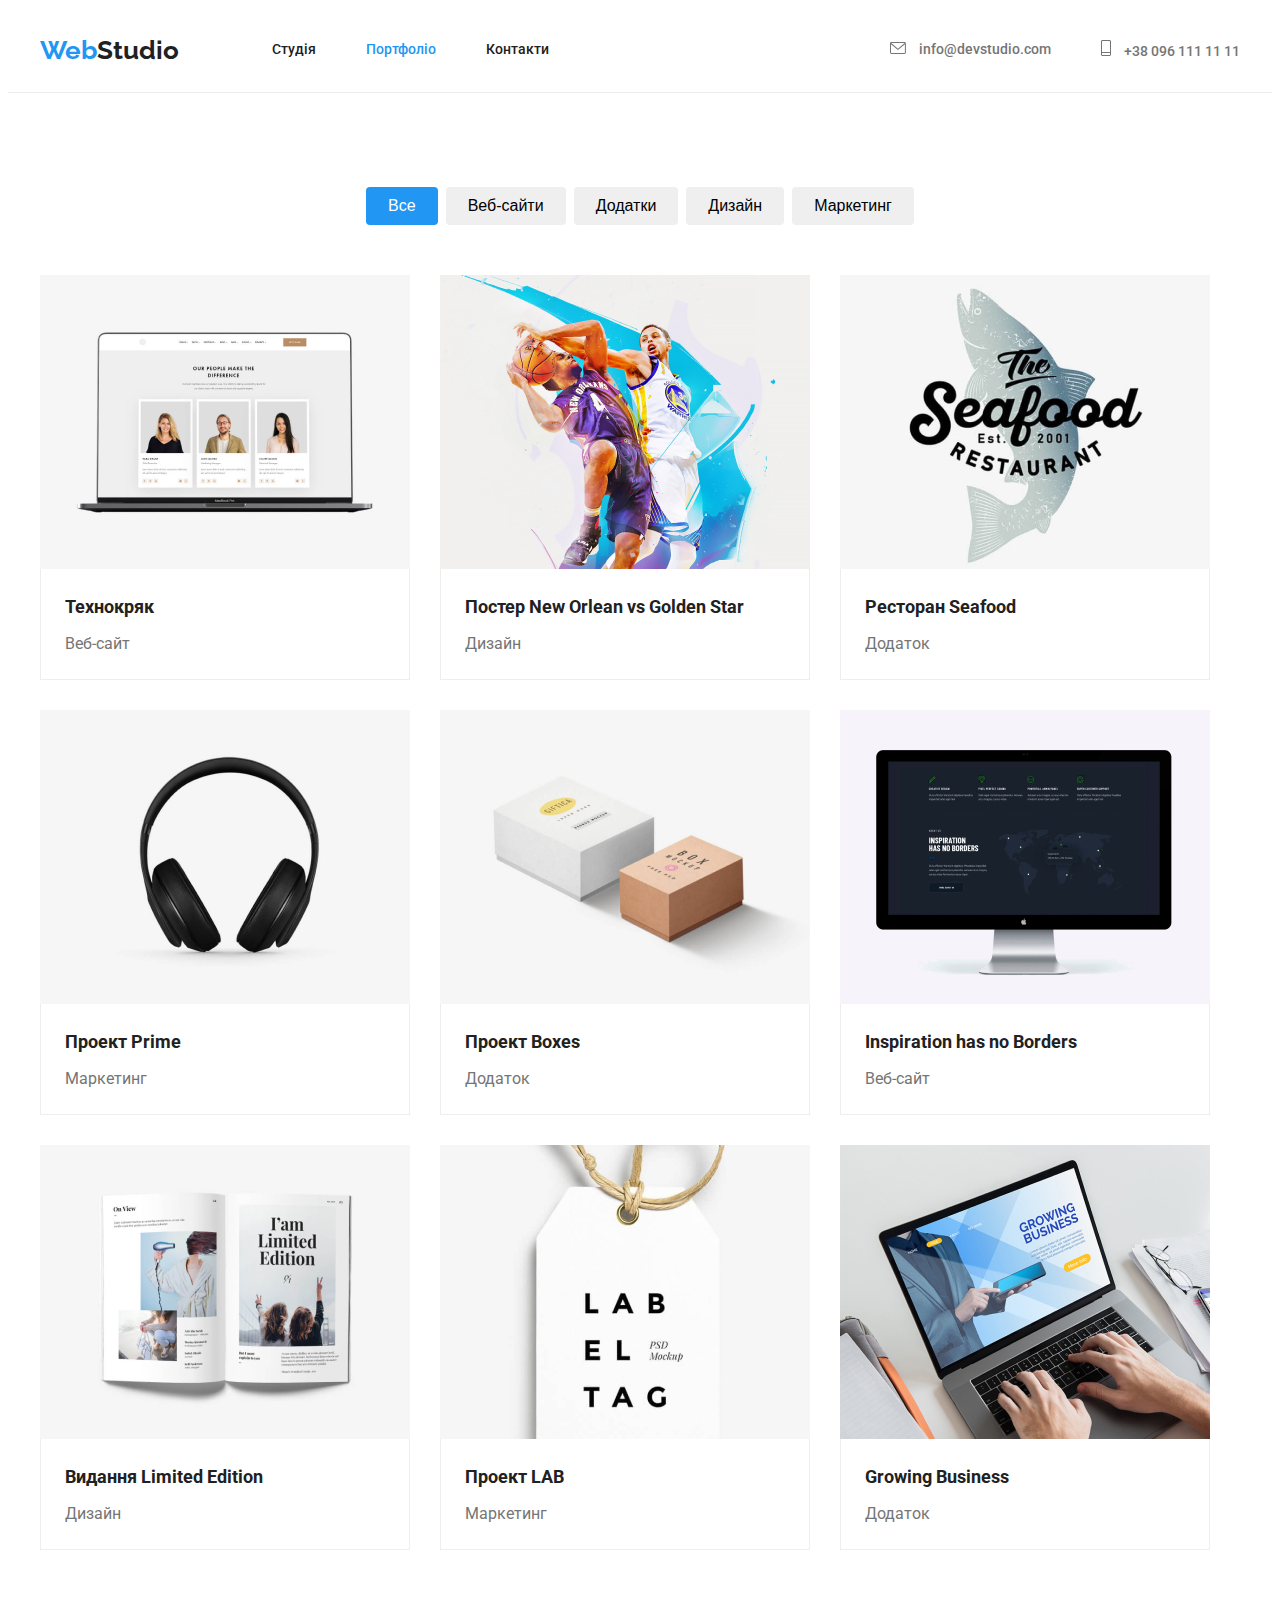
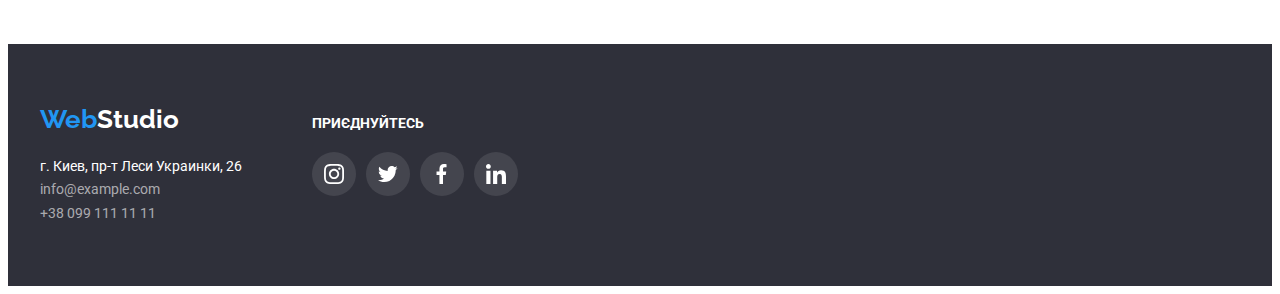
==== portfolio.html @ 56430798 "Initial commit" ====
<!DOCTYPE html>
<html lang="uk">
  <head>
    <meta charset="UTF-8" />
    <meta http-equiv="X-UA-Compatible" content="IE=edge" />
    <meta name="viewport" content="width=device-width, initial-scale=1.0" />
    <title>Портфоліо</title>
    <link rel="stylesheet" href="https://cdnjs.cloudflare.com/ajax/libs/modern-normalize/1.1.0/modern-normalize.min.css" integrity="sha512-wpPYUAdjBVSE4KJnH1VR1HeZfpl1ub8YT/NKx4PuQ5NmX2tKuGu6U/JRp5y+Y8XG2tV+wKQpNHVUX03MfMFn9Q==" crossorigin="anonymous" referrerpolicy="no-referrer" />
    <link rel="preconnect" href="https://fonts.googleapis.com">
    <link rel="preconnect" href="https://fonts.gstatic.com" crossorigin>
    <link href="https://fonts.googleapis.com/css2?family=Raleway:wght@700&family=Roboto:wght@400;500;700;900&display=swap" rel="stylesheet">
    <link rel="stylesheet" href="./css/styles.css">
  </head>
  <body>
    <header class="header">
      <div class="container">
        <div class="main-nav">
          <a href="" class="logo-header" lang="en"> Web<span class="accent-logo">Studio</span> </a>
         <nav>
           <ul class="site-nav">
             <li class="item"><a class="site-nav-link" href="./index.html">Студія</a></li>
             <li class="item"><a  class="site-nav-link carent" href="./portfolio.html"  >Портфоліо</a></li>
             <li class="item"><a class="site-nav-link" href="">Контакти</a></li>
           </ul>
         </nav>
         <ul class="contacts">
          <li class="item">
            <a class="link" href="mailto:info@devstudio.com"> 
              <svg class="icon"  width="16" height="12">
                <use href="images/symbol-defs.svg#icon-emailsvg"></use>
              </svg>
              info@devstudio.com
            </a>
          </li>
          <li class="item">
            <a class="link" href="tel:+380961111111">
              <svg class="icon"  width="10" height="16">
                <use href="images/symbol-defs.svg#icon-phonesvg"></use>
              </svg>
              +38 096 111 11 11
            </a>
          </li>
        </ul>
        </div>
      </div>
    </header>
    <main>
      <section class="portfolio">
        <div class="container">
          <h1 hidden class="heading">Портфоліо</h1>
         <nav class="secondary-button">
           <ul class="btn">
            <li class="btn-secondary"><button class="section-button carent-heading" type="button">Все</button></li>
            <li class="btn-secondary"><button class="section-button" type="button">Веб-сайти</button></li>
            <li class="btn-secondary"><button class="section-button" type="button">Додатки</button></li>
            <li class="btn-secondary"><button class="section-button" type="button">Дизайн</button></li>
            <li class="btn-secondary"><button class="section-button" type="button">Маркетинг</button></li>
           </ul>
         </nav>

        
         <ul class="portfolio-team">
           <li class="item-gallery">
            <div class="section-portfolio">
              <a class="heading-link" href="">
                <img class="photo-portfolio" 
                  src="./images/images.portfolio/img.jpg"
                  alt="Ноутбук з фотографіями на екрані"
                  width="370" height="294"
                />
                <div  class="title-text">
                  <h2 class="headline">Технокряк</h2>
                 <p class="section-content">Веб-сайт</p>
                </div>
              </a>
            </div>
           </li>
           <li class="item-gallery">
            <div class="section-portfolio">
              <a class="heading-link" href="">
                <img class="photo-portfolio"
                  src="./images/images.portfolio/img1.jpg"
                  alt="Два баскетболіста з м'ячем"
                  width="370" height="294"
                />
                <div class="title-text">
                  <h2 class="headline" >Постер New Orlean vs Golden Star</h2>
                 <p class="section-content" >Дизайн</p>
                </div>
              </a>
            </div>
           </li>
           <li class="item-gallery">
            <div class="section-portfolio">
              <a class="heading-link" href="">
                <img class="photo-portfolio"
                  src="./images/images.portfolio/img2.jpg"
                  alt="Логотип ресторану, намальована риба"
                  width="370" height="294"
                />
                <div class="title-text">
                  <h2 class="headline" >Ресторан Seafood</h2>
                 <p class="section-content" >Додаток</p>
                </div>
              </a>
            </div>
           </li>
           <li class="item-gallery">
             <div class="section-portfolio"><a class="heading-link" href="">
               <img class="photo-portfolio" src="./images/images.portfolio/img3.jpg" alt="Навушники" width="370" height="294" />
               <div class="title-text">
                 <h2 class="headline" >Проект Prime</h2>
                 <p class="section-content" >Маркетинг</p>
               </div>
               </a>
             </div>
           </li>
           <li class="item-gallery">
            <div class="section-portfolio">
              <a class="heading-link" href="">
                <img class="photo-portfolio"
                  src="./images/images.portfolio/img4.jpg"
                  alt="Дві коробочки, одна біла а одна бежева"
                  width="370" height="294"
                />
                <div class="title-text">
                  <h2 class="headline" >Проект Boxes</h2>
                 <p class="section-content" >Додаток</p>
                </div>
              </a>
            </div>
           </li>
           <li class="item-gallery">
            <div class="section-portfolio">
              <a  class="heading-link" href="">
                <img class="photo-portfolio"
                  src="./images/images.portfolio/img5.jpg"
                  alt="Монітор від комп'ютера"
                  width="370" height="294"
                />
                <div class="title-text">
                  <h2 class="headline" >Inspiration has no Borders</h2>
                 <p class="section-content" >Веб-сайт</p>
                </div>
              </a>
            </div>
           </li>
           <li class="item-gallery">
            <div class="section-portfolio">
              <a class="heading-link" href="">
                <img class="photo-portfolio" src="./images/images.portfolio/img6.jpg" alt="Книга" width="370" height="294" />
                <div class="title-text">
                  <h2 class="headline" >Видання Limited Edition</h2>
                 <p class="section-content" >Дизайн</p>
                </div>
              </a>
            </div>
           </li>
           <li class="item-gallery">
            <div class="section-portfolio">
              <a class="heading-link" href="">
                <img class="photo-portfolio" src="./images/images.portfolio/img7.jpg" alt="Бірка" width="370" height="294" />
                <div class="title-text">
                  <h2 class="headline" >Проект LAB</h2>
                 <p class="section-content" >Маркетинг</p>
                </div>
              </a>
            </div>
           </li>
           <li class="item-gallery">
            <div class="section-portfolio">
              <a class="heading-link" href="">
                <img class="photo-portfolio"
                  src="./images/images.portfolio/img8.jpg"
                  alt="Руки на клавіатурі ноутбуку"
                  width="370" height="294"
                />
                <div class="title-text">
                  <h2 class="headline" >Growing Business</h2>
                  <p class="section-content" >Додаток</p>
                </div>
              </a>
            </div>
           </li>
         </ul>
        </div>
      </section>
    </main>

    <footer class="footer">
      <div class="container-footer">
        <div class="footer-address">
          <a href=""  class="footer-logo" lang="en"> Web<span class="logo-footer">Studio</span> </a>
         <address>
            <ul class="footer-container">
             <li class="footer-link"><a class="link-accent"  href="https://www.google.com.ua/maps/@50.4851493,30.4721233,14z?hl=ru">г. Киев, пр-т Леси Украинки, 26</a> </li>
             <li class="footer-link"><a class="link-footer mail" href="mailto:info@example.com">info@example.com</a></li>
             <li class="footer-link"><a class="link-footer" href="tel:+380991111111">+38 099 111 11 11</a></li>
            </ul>
          </address>
        </div>
        <div class="footer-networks">
          <h3 class="title-footer">ПРИЄДНУЙТЕСЬ</h3>
          <ul class="team-footer">
           <li  class="social-footer">
             <a class="link-social" href="">
               <svg class="icon-footer"  width="20" height="20">
                 <use href="./images/symbol-defs.svg#icon-instagram-2svg"></use>
               </svg>
             </a>
            </li>
            <li class="social-footer">
             <a class="link-social" href="">
               <svg class="icon-footer"  width="20" height="20">
                 <use href="./images/symbol-defs.svg#icon-twittersvg"></use>
               </svg>
             </a>
            </li>
            <li class="social-footer">
             <a class="link-social" href="">
               <svg class="icon-footer"  width="20" height="20">
                 <use href="./images/symbol-defs.svg#icon-facebooksvg"></use>
               </svg>
             </a>
            </li>
            <li class="social-footer">
             <a class="link-social" href="">
               <svg class="icon-footer"  width="20" height="20">
                 <use href="./images/symbol-defs.svg#icon-insvg"></use>
               </svg>
             </a>
           </li>
         </ul>
        </div>
      </div>
    </footer>
  </body>
</html>
---- css/styles.css ----
:root {
  --maim-text-color: rgba(33, 33, 33, 1);
  --secondary-text-color: rgba(117, 117, 117, 1);
  --bg-color: rgba(255, 255, 255, 1);
  --bg-buttons-color-hover: rgba(33, 150, 243, 1);
  --footer-bg-color: rgba(47, 48, 58, 1);
  --color-section: rgba(245, 244, 250, 1);
}


body {
  background-color: white;
  color: var(--maim-text-color);
  font-family: roboto, sans-serif;
  font-size: 14px;
  
}
 
h1,h2,h3,h4,h5,h6,p {
  margin-top: 0px;
  margin-bottom: 0px;
}



 
.container {
   /* outline: 1px solid red;   */
  width: 1200px;
  
  padding-left: 15px;
  padding-right: 15px;

  margin-left: auto;
  margin-right: auto;

}

.header {
  border-bottom: 1px solid rgba(236, 236, 236, 1);
}

ul {
  list-style: none;
  
}
/* логотип */


.main-nav {
  display: flex;
  align-items: center;

  
}

.logo-header {
  font-family: Raleway, sans-serif;
  font-size: 26px;
  text-decoration: none;
  color: var(--bg-buttons-color-hover);
  line-height: 1.19;
  font-weight: 700;
  

  margin-right: 93px;
  padding-top: 25px;
  padding-bottom: 25px;
  

}


.accent-logo {
  color: var(--maim-text-color);
  line-height: 1.19;
  font-weight: 700;

}


/* навігація по сайту */

.site-nav {
 display: flex;
  color: var(--maim-text-color);
  margin-top: 0;
  margin-bottom: 0;
  padding-left: 0;
}



.site-nav .item:not(:last-child) {
  margin-right: 50px;

}
.contacts .item:last-child {
  margin-left: 48px;
}

.site-nav-link {
  display: block;
  padding-top: 32px;
  padding-bottom: 32px;

  text-decoration: none;
  color: var(--maim-text-color);
  line-height: 1.14;
  font-weight: 500;
}

.site-nav-link:hover,
.site-nav-link:focus {
  color:var(--bg-buttons-color-hover);
  
  
}


.carent {
  text-decoration: none;
}

.carent-heading {
  background-color: var(--bg-buttons-color-hover);
  color: var(--bg-color);
}
 




.contacts {
  display: flex;
  align-items: center;
  align-content: center;


  font-weight: 500;

  margin-left: auto;
  margin-top: 0px;
  margin-bottom: 0px;
  padding-left: 0px;
}




.contacts .item + .item {
  margin-left: 50px;
}

.link {
  display: block;
  
  padding-top: 32px;
  padding-bottom: 32px;

  color: var(--secondary-text-color);
  text-decoration: none;
  line-height: 1.14;
  font-weight: 500;
}



.link:hover, 
.link:focus {
  color: var(--bg-buttons-color-hover);
}

.icon {
  fill: currentColor;
}

.icon {
  margin-right: 10px;
  
}

/* іконки */






.icon-benefits {
  display: flex;
  justify-content: center;
  align-items: center;

  
 background-color: rgba(245, 244, 250, 1);
 border-radius: 4px;
 width: 270px;
 height: 120px;

 margin-bottom: 30px;

 
}







/* секція герой */

.hero {
  max-width: 1600px;
  height: 600px;

  margin-left: auto;
  margin-right: auto;
  
  background-color: var(--footer-bg-color);
  color:var(--bg-color);
  text-align: center;

  padding-top: 200px;
  padding-bottom: 200px;
  
  
  background-image: linear-gradient(rgba(47, 48, 58, 0.4), rgba(47, 48, 58, 0.4)),  url(../images/Img.hero.jpg);
 
  background-size: cover;
  background-repeat: no-repeat;
  background-position: center;
}

.hero-title {
  max-width: 500px;
  font-size: 44px;
  font-weight: 900;
  line-height: 1.36;

  margin-bottom: 30px;
  margin-left: auto;
  margin-right: auto;
}


/* кнопки */

.button-hero {
  line-height: 1.87;
  cursor: pointer;
  font-size: 16px;
  font-weight: 700;
  color: var(--bg-color);
  background-color: var(--bg-buttons-color-hover);
  font-family: inherit;
  border-radius: 4px;
  border: none;
  padding: 10px 32px;

}

.button-accent {
  text-transform: capitalize;
  
}

.button-hero:hover,
.button-hero:focus{
  background-color: rgba(24, 140, 232, 1);
  color: var(--bg-color);
  font-weight: 700;
  
}
 



.carent {

  color: var(--bg-buttons-color-hover)
}





/* секція два */


.section-benefits {
  padding-top: 94px;
  padding-bottom: 94px;
}


.benefits {
  display: flex;
  
  margin-top: 0px;
  margin-bottom: 0px;
  padding-left: 0px;
}

.benefits-title:not(:last-child) {
  margin-right: 30px;
}



.subtitle {
  line-height: 1.14;
  font-weight: 700;
  text-transform: uppercase;
  font-size: 14px; 
  padding-bottom: 10px;
}

.text {
  color: var(--secondary-text-color);
  line-height: 1.71;
  font-weight: 400;
}

/* чим ми займаємось */ 

.section {
  
  padding-bottom: 94px;

}

.img {
  display: flex;
  margin-top: 0px;
  margin-bottom: 0px;
  padding-left: 0px;
  
}

.title-photo:not(:last-child) {
  padding-right: 30px;
}

.title{
  font-size: 36px;
  line-height: 1.16;
  font-weight: 700;

 margin-bottom: 50px;
 text-align: center;

}

/* наша команда */



.team {
 background-color: var(--color-section);
 padding-bottom: 94px;
 padding-top: 94px;
}

.our-team {
  display: flex;
  margin-top: 0px;
  margin-bottom: 0px;
  padding-left: 0px;
}



.team-item:not(:last-child) {
  margin-right: 30px;
}



.subject-content {
  background-color: var(--bg-color);
  border-radius: 0px 0px 4px 4px;
  box-shadow: 0px 1px 3px rgba(0, 0, 0, 0.12), 0px 1px 1px rgba(0, 0, 0, 0.14), 0px 2px 1px rgba(0, 0, 0, 0.2);
}


.photo {
  display: block;
  max-width: 100%;
  height: auto;

}

.team-subject {
  padding-top: 30px;
  padding-bottom: 30px;

 
 
}

.subject {
  font-size: 16px;
  line-height: 1.18;
  font-weight: 500;
  text-align: center;
  
  margin-bottom: 10px;
}

.content {
  font-size: 16px;
  color: var(--secondary-text-color);
  line-height: 1.18;
  font-weight: 400;
  
  margin-bottom: 16px;

  text-align: center; 
}

/* іконки наша команда */

.socials-networks {
  display: flex;
  justify-content: center;
  align-items: center;

  padding-left: 0px;

  
}


.socials-item:not(:last-child) {
  margin-right: 10px;
}

.socials-link{
  display:flex;
  align-items: center;
  justify-content: center;

  width: 44px;
  height: 44px;

  background-color: rgba(255, 255, 255, 1);

  border-radius: 50%;
  
}

.socials-link:hover ,
.socials-link:focus {
  background-color: rgba(33, 150, 243, 1);
 
}


.socials-link:hover .socials-icon,
.socials-link:focus .socials-icon {
  fill: #ffffff;
}





.socials-icon {
  fill: #AFB1B8;
}


 







/* секція постійні клієнти */


.section-clients {
  display: flex;
  padding-bottom: 94px;
 padding-top: 94px;
}

.team-clients {
  display: flex;
  justify-content: center;
  

  margin-top: 0px;
  margin-bottom: 0px;
  padding-left: 0px;
}



.item-clients:not(:last-child) {
  margin-right: 30px;

}

.clients-link {
  width: 170px;
  height: 92px;
  border: 1px solid rgba(175, 177, 184, 1);
  border-radius: 4px;
 
  display: flex;
  justify-content: center;
  align-items: center;

  

}

.clients-link:hover, 
.clients-link:focus {
  color: rgba(33, 150, 243, 1);
  border-color: rgba(33, 150, 243, 1);
}


.icon-clients:hover,
.icon-clients:focus{
  fill : currentColor;
} 



.icon-clients {
  fill: rgba(175, 177, 184, 1);
}





/* портфоліо */

/* кнопки портфоліо */

.section-button:hover,
.section-button:focus {
  background-color: var(--bg-buttons-color-hover);
  color: var(--bg-color);
  cursor: pointer;
  font-weight: 500;

  
}

.section-button:hover,
.section-button:focus {
  box-shadow: 0px  3px 1px  rgba(0, 0, 0, 0.1), 0px  1px 2px rgba(0, 0, 0, 0.08), 0px  2px 2px rgba(0, 0, 0, 0.12);
} 


.portfolio .btn {
  display: flex;
  align-items: center;
  justify-content: center;
}
  
.portfolio .btn-secondary {
  margin-right: 8px;
}
  
.portfolio .btn-secondary:last-child {
  margin-right: 0px;
}
  
.secondary-button {
  font-weight: 500;
}
  

  
  
.btn {
  margin-top: 0px;
  margin-bottom: 50px;
  padding-left: 0px;
}


.portfolio {
  padding-top: 94px;
  padding-bottom: 94px;
}


.section-button {
  line-height: 1.62;
  font-size: 16px;
  font-weight: 500;
  
  padding: 6px 22px;
  border-radius: 4px;
  border: none;
}

.title-text {
  padding: 20px 24px;
  border: 1px solid rgba(238, 238, 238, 1);
  border-top: 0px;
}

.portfolio-team {
  display: flex;
  flex-wrap: wrap;
  margin-top: 0px;
 margin-bottom: -30px;
 
 padding-left: 0px;
}

.portfolio-team .item-gallery {
  margin-right: 30px;
  margin-bottom: 30px;
  
}

.portfolio-team .item-gallery:nth-child(3n) {
  margin-right: 0;
}



.item-gallery:hover,
.item-gallery:focus {
  box-shadow: 0px  1px 1px  rgba(0, 0, 0, 0.12), 0px  4px 4px rgba(0, 0, 0, 0.06), 1px  4px 6px rgba(0, 0, 0, 0.16);

}

.photo-portfolio {
  display: block;
  max-width: 100%;
  height: auto;
}





.heading-link {
  text-decoration: none;
}

.headline {
  font-size: 18px;
  color: var(--maim-text-color);
  line-height: 2;
  font-weight: 700;
  margin-bottom: 4px;
  

}

.section-content {
  font-size: 16px;
  color: var(--secondary-text-color);
  line-height: 1.87;
 font-weight: 400;
 
}


.link-accent {
  color: var(--bg-color);
  font-family: roboto, sans-serif;
  text-decoration: none;
  line-height: 1.71;
  font-weight: 400;
  font-size: 14px;
  font-style: normal;
 padding-bottom: 9px;
}

.link-accent:hover,
.link-accent:focus {
  color: var(--bg-buttons-color-hover)

}


/* підвал */

.container-footer {
  display: flex;
  align-items: baseline;

  width: 1200px;
  
 padding-left: 15px;
 padding-right: 15px;

 margin-left: auto;
 margin-right: auto;

}



.footer-address {
  margin-right: 70px;
}


.footer {
  background-color: var(--footer-bg-color);
  padding-top: 60px;
  padding-bottom: 60px;
}

.logo-footer {
  color: var(--bg-color);
  
}

.footer-logo {
  display: inline-block;
  font-family: Raleway, sans-serif;
  font-size: 26px;
  text-decoration: none;
  color: var(--bg-buttons-color-hover);
  line-height: 1.19;
  font-weight: 700;
  
  padding-bottom: 20px;
}


.footer-container {
  margin-top: 0px;
  margin-bottom: 0px;
  padding-left: 0px;
  
}

.footer-container .mail {
  padding-bottom: 9px;
}

.link-footer {
  color: rgba(255, 255, 255, 0.6);
  text-decoration: none;
  line-height: 1.71;
  font-weight: 400;
  font-size: 14px;
  font-style: normal;
  
}



.link-footer:hover,
.link-footer:focus {
  color: var(--bg-buttons-color-hover);
}



.team-footer {
  display: flex;
  margin: 0px;
  padding-left: 0px;
  
}


.title-footer {
  font-family: roboto, sans-serif;
  color: rgba(255, 255, 255, 1);
  font-size: 14px;
  font-style: normal;
  line-height: 1.14;
  font-weight: 700;

  margin-bottom: 20px;
  
}


.icon-footer {
  fill: #FFFFFF;
}



.social-footer:not(:last-child) {
  margin-right: 10px;
}


.link-social{
  display:flex;
  align-items: center;
  justify-content: center;

  width: 44px;
  height: 44px;

  background-color: rgba(255, 255, 255, 0.1);

  border-radius: 50%;
  
}

.link-social:hover ,
.link-social:focus {
  background-color: rgba(33, 150, 243, 1);
 
}
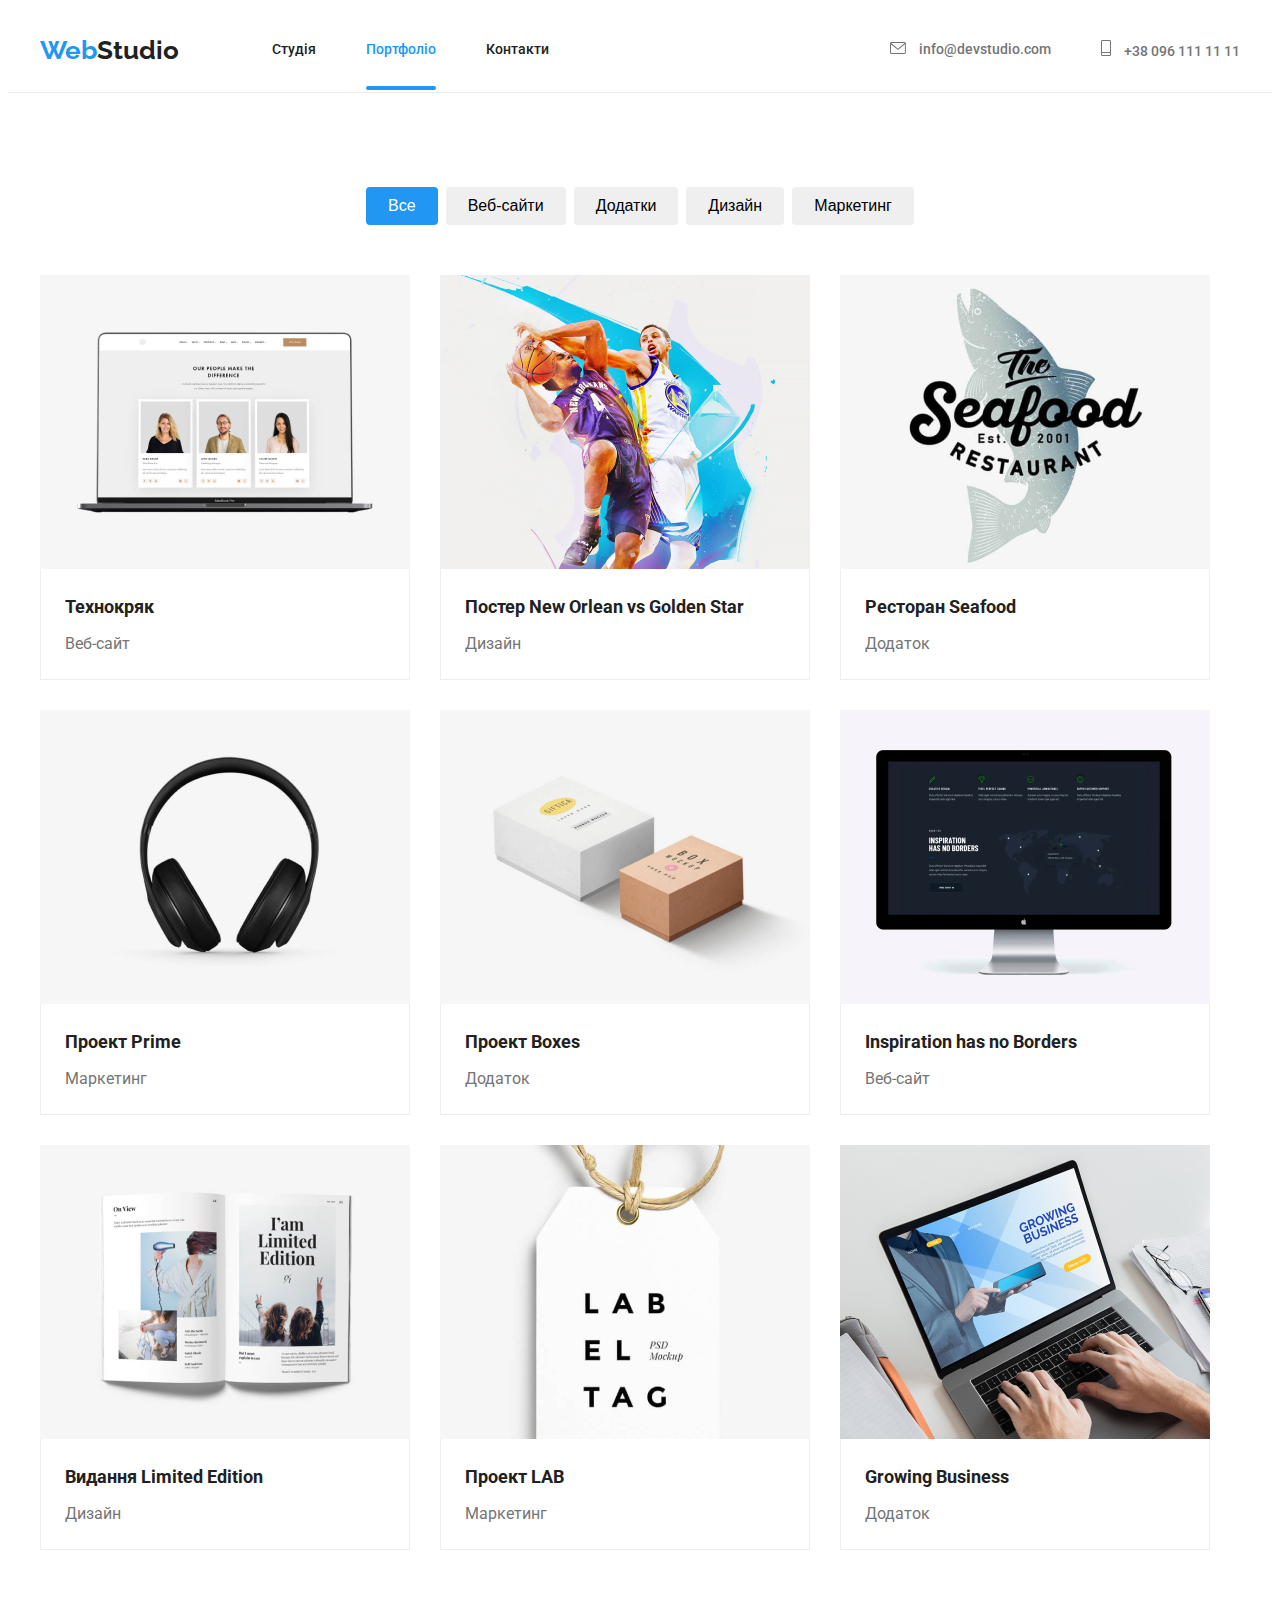
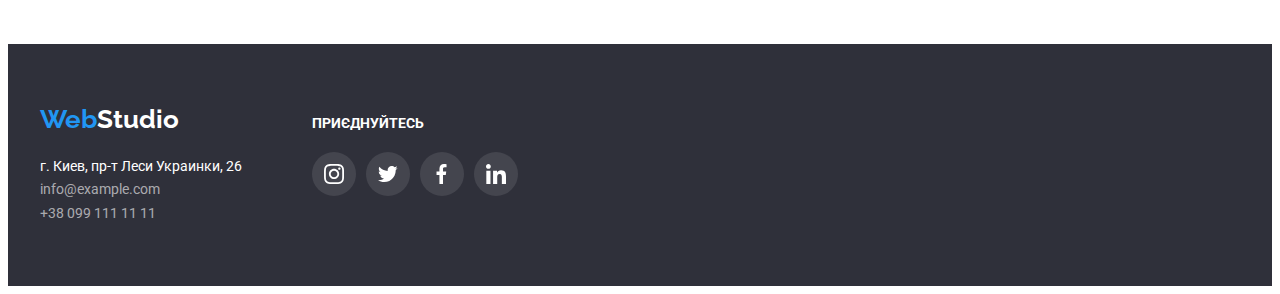
==== commit 788ed60a: "стилізує іконку в модальному вікні, додає властивість transition до елементів у яких є ховер і фокус" ====
--- a/portfolio.html
+++ b/portfolio.html
@@ -106,12 +106,13 @@
             </div>
            </li>
            <li class="item-gallery">
-             <div class="section-portfolio"><a class="heading-link" href="">
-               <img class="photo-portfolio" src="./images/images.portfolio/img3.jpg" alt="Навушники" width="370" height="294" />
-               <div class="title-text">
-                 <h2 class="headline" >Проект Prime</h2>
-                 <p class="section-content" >Маркетинг</p>
-               </div>
+             <div class="section-portfolio">
+               <a class="heading-link" href="">
+                 <img class="photo-portfolio" src="./images/images.portfolio/img3.jpg" alt="Навушники" width="370" height="294" />
+                 <div class="title-text">
+                   <h2 class="headline" >Проект Prime</h2>
+                   <p class="section-content" >Маркетинг</p>
+                 </div>
                </a>
              </div>
            </li>
--- a/css/styles.css
+++ b/css/styles.css
@@ -23,7 +23,10 @@
   margin-bottom: 0px;
 }
 
-
+img {
+  display: block;
+  max-width: 100%;
+}
 
  
 .container {
@@ -102,6 +105,7 @@
 }
 
 .site-nav-link {
+  position: relative;
   display: block;
   padding-top: 32px;
   padding-bottom: 32px;
@@ -110,6 +114,10 @@
   color: var(--maim-text-color);
   line-height: 1.14;
   font-weight: 500;
+
+  transition: color 250ms cubic-bezier(0.4, 0, 0.2, 1);
+   
+  
 }
 
 .site-nav-link:hover,
@@ -122,6 +130,7 @@
 
 .carent {
   text-decoration: none;
+  
 }
 
 .carent-heading {
@@ -130,7 +139,20 @@
 }
  
 
-
+.carent::after {
+  display: block;
+  position: absolute;
+  bottom: 0;
+  left: 0;
+  content: '';
+  
+  width: 100%;
+  height: 4px;
+  background-color: rgba(33, 150, 243, 1);
+  border-radius: 2px;
+
+
+}
 
 
 .contacts {
@@ -164,6 +186,8 @@
   text-decoration: none;
   line-height: 1.14;
   font-weight: 500;
+
+  transition: color 250ms cubic-bezier(0.4, 0, 0.2, 1);
 }
 
 
@@ -261,6 +285,8 @@
   border: none;
   padding: 10px 32px;
 
+
+  transition: color 250ms cubic-bezier(0.4, 0, 0.2, 1), background-color 250ms cubic-bezier(0.4, 0, 0.2, 1);
 }
 
 .button-accent {
@@ -355,6 +381,45 @@
 
 }
 
+
+/* позиціонування */
+
+
+.image {
+  height: auto;
+}
+
+.text-photo {
+  position: relative;
+  position: relative;
+}
+
+
+.container-desktop {
+  position: absolute;
+  bottom: 0;
+
+  display: flex;
+  align-items: center;
+  justify-content: center;
+
+
+  width: 370px;
+  height: 70px;
+  background-color: rgba(47, 48, 58, 0.8);
+}
+
+.applications {
+  font-size: 14px;
+  font-weight: 700;
+  line-height: 1.14;
+  color: rgba(255, 255, 255, 1);
+  
+
+}
+
+
+
 /* наша команда */
 
 
@@ -448,8 +513,10 @@
   height: 44px;
 
   background-color: rgba(255, 255, 255, 1);
-
   border-radius: 50%;
+
+
+  transition: background-color 250ms cubic-bezier(0.4, 0, 0.2, 1), color 250ms cubic-bezier(0.4, 0, 0.2, 1);
   
 }
 
@@ -518,7 +585,7 @@
   justify-content: center;
   align-items: center;
 
-  
+  transition: border-color 250ms cubic-bezier(0.4, 0, 0.2, 1), color 250ms cubic-bezier(0.4, 0, 0.2, 1);
 
 }
 
@@ -547,6 +614,18 @@
 /* портфоліо */
 
 /* кнопки портфоліо */
+
+.section-button {
+  line-height: 1.62;
+  font-size: 16px;
+  font-weight: 500;
+  
+  padding: 6px 22px;
+  border-radius: 4px;
+  border: none;
+
+  transition: color 250ms cubic-bezier(0.4, 0, 0.2, 1), background-color 250ms cubic-bezier(0.4, 0, 0.2, 1), box-shadow 250ms cubic-bezier(0.4, 0, 0.2, 1); 
+}
 
 .section-button:hover,
 .section-button:focus {
@@ -555,13 +634,10 @@
   cursor: pointer;
   font-weight: 500;
 
-  
-}
-
-.section-button:hover,
-.section-button:focus {
   box-shadow: 0px  3px 1px  rgba(0, 0, 0, 0.1), 0px  1px 2px rgba(0, 0, 0, 0.08), 0px  2px 2px rgba(0, 0, 0, 0.12);
-} 
+}
+
+ 
 
 
 .portfolio .btn {
@@ -598,15 +674,7 @@
 }
 
 
-.section-button {
-  line-height: 1.62;
-  font-size: 16px;
-  font-weight: 500;
-  
-  padding: 6px 22px;
-  border-radius: 4px;
-  border: none;
-}
+
 
 .title-text {
   padding: 20px 24px;
@@ -618,9 +686,12 @@
   display: flex;
   flex-wrap: wrap;
   margin-top: 0px;
+
  margin-bottom: -30px;
- 
  padding-left: 0px;
+
+ 
+
 }
 
 .portfolio-team .item-gallery {
@@ -638,6 +709,8 @@
 .item-gallery:hover,
 .item-gallery:focus {
   box-shadow: 0px  1px 1px  rgba(0, 0, 0, 0.12), 0px  4px 4px rgba(0, 0, 0, 0.06), 1px  4px 6px rgba(0, 0, 0, 0.16);
+
+  transition: box-shadow  250ms cubic-bezier(0.4, 0, 0.2, 1);
 
 }
 
@@ -683,6 +756,9 @@
   font-size: 14px;
   font-style: normal;
  padding-bottom: 9px;
+
+
+ transition: color 250ms cubic-bezier(0.4, 0, 0.2, 1);
 }
 
 .link-accent:hover,
@@ -757,7 +833,9 @@
   font-weight: 400;
   font-size: 14px;
   font-style: normal;
-  
+
+
+  transition: color 250ms cubic-bezier(0.4, 0, 0.2, 1);
 }
 
 
@@ -812,6 +890,8 @@
   background-color: rgba(255, 255, 255, 0.1);
 
   border-radius: 50%;
+
+  transition: background-color 250ms cubic-bezier(0.4, 0, 0.2, 1), color 250ms cubic-bezier(0.4, 0, 0.2, 1);
   
 }
 
@@ -820,3 +900,61 @@
   background-color: rgba(33, 150, 243, 1);
  
 }
+
+
+
+/* Модальне вікно */
+
+.backdrop {
+  position: fixed;
+  top: 0;
+  left: 0;
+  width: 100%;
+  height: 100%;
+  background-color: rgba(0, 0, 0, 0.2);
+
+  opacity: 1;
+  transition: opacity 250ms cubic-bezier(0.4, 0, 0.2,1);
+  
+}
+
+.backdrop.is-hidden {
+  opacity: 0;
+  pointer-events: none;
+  visibility: hidden;
+}
+
+
+.modal {
+  position: absolute;
+  top: 50%;
+  left: 50%;
+  transform: translate(-50%, -50%);
+
+  width: 528px;
+  height: 581px;
+
+  background-color: #FFFFFF;
+  border-radius: 4px;
+  box-shadow: 0px 1px 3px rgba(0, 0, 0, 0.12), 0px 1px 1px rgba(0, 0, 0, 0.14), 0px 2px 1px rgba(0, 0, 0, 0.2)
+
+}
+
+.modal-button {
+  display: flex;
+  align-items: center;
+  justify-content: center;
+  width: 30px;
+  height: 30px;
+  background-color: #FFFFFF;
+  border-radius: 50%;
+  border: solid 1px rgba(0, 0, 0, 0.1); 
+  margin-left: auto;
+  margin-right: 8px;
+  margin-top: 8px;
+}
+
+
+.modal-icon {
+  fill: #000000;
+}